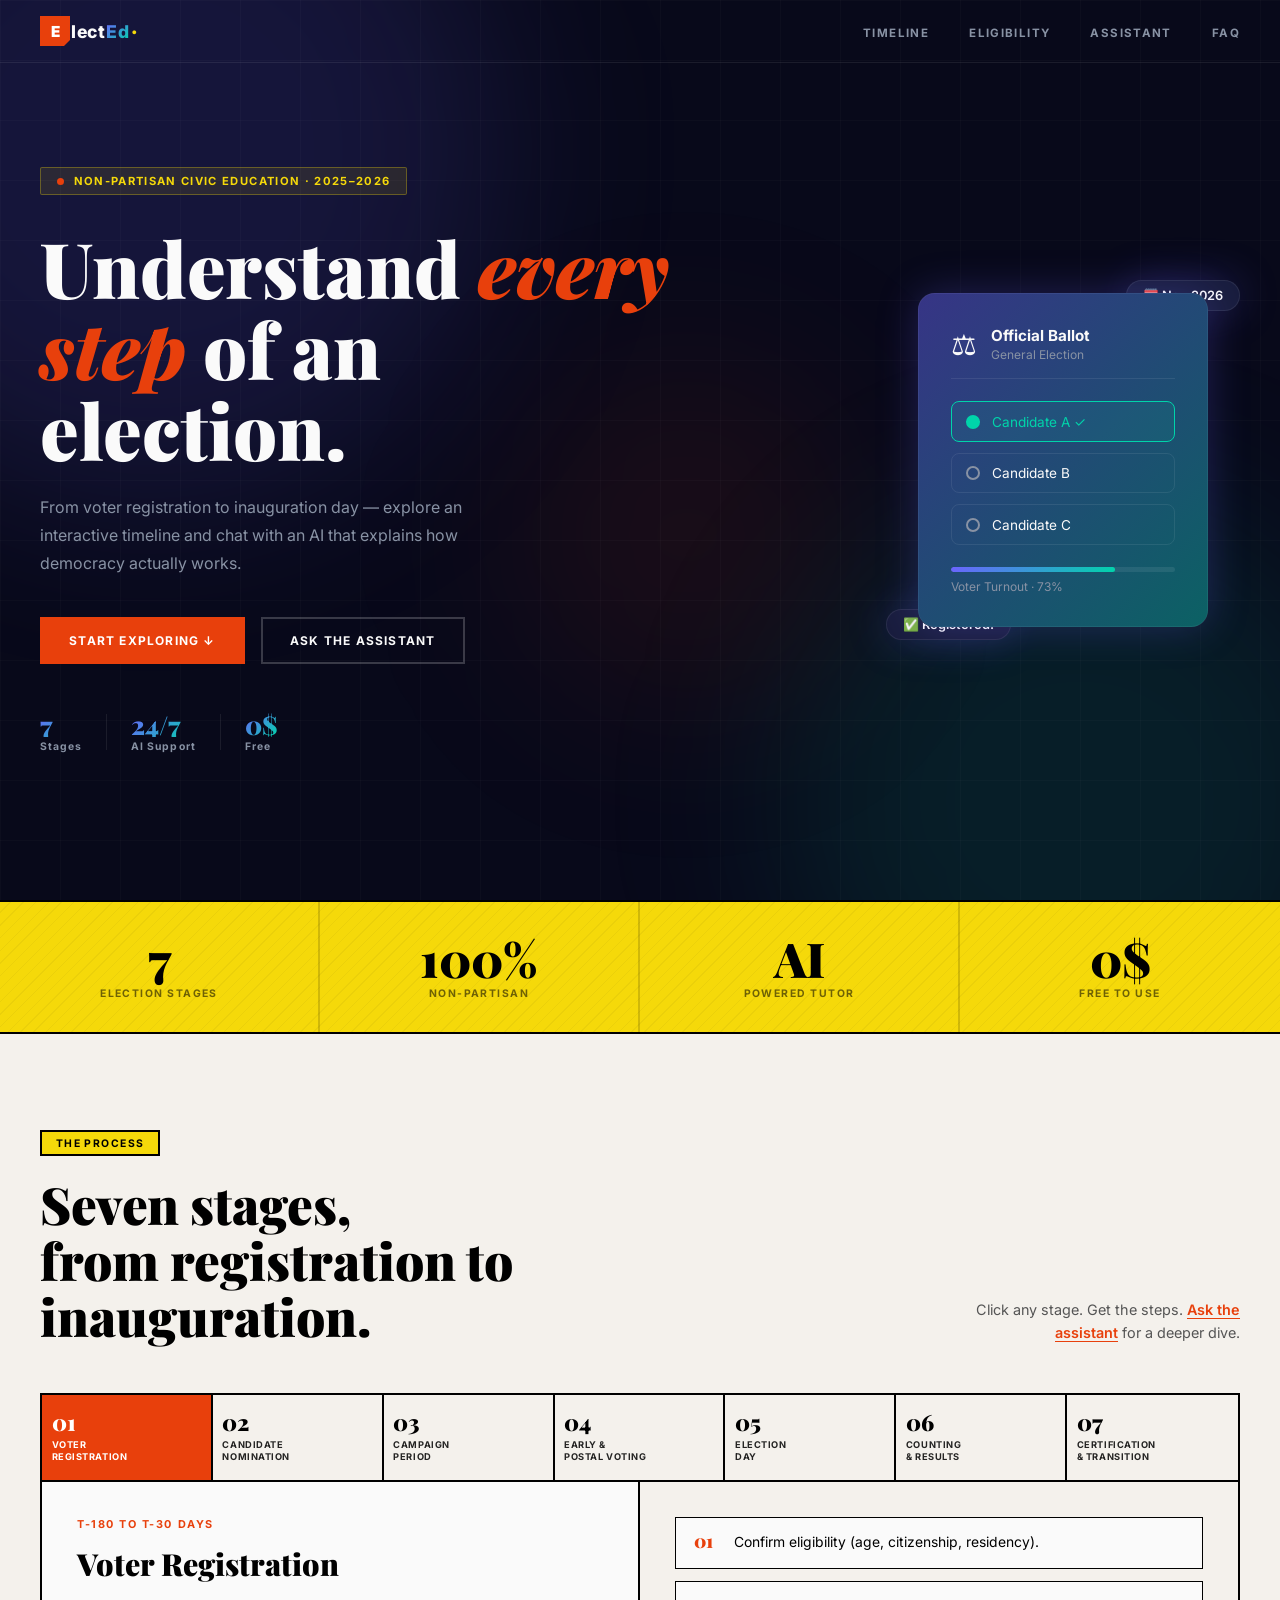
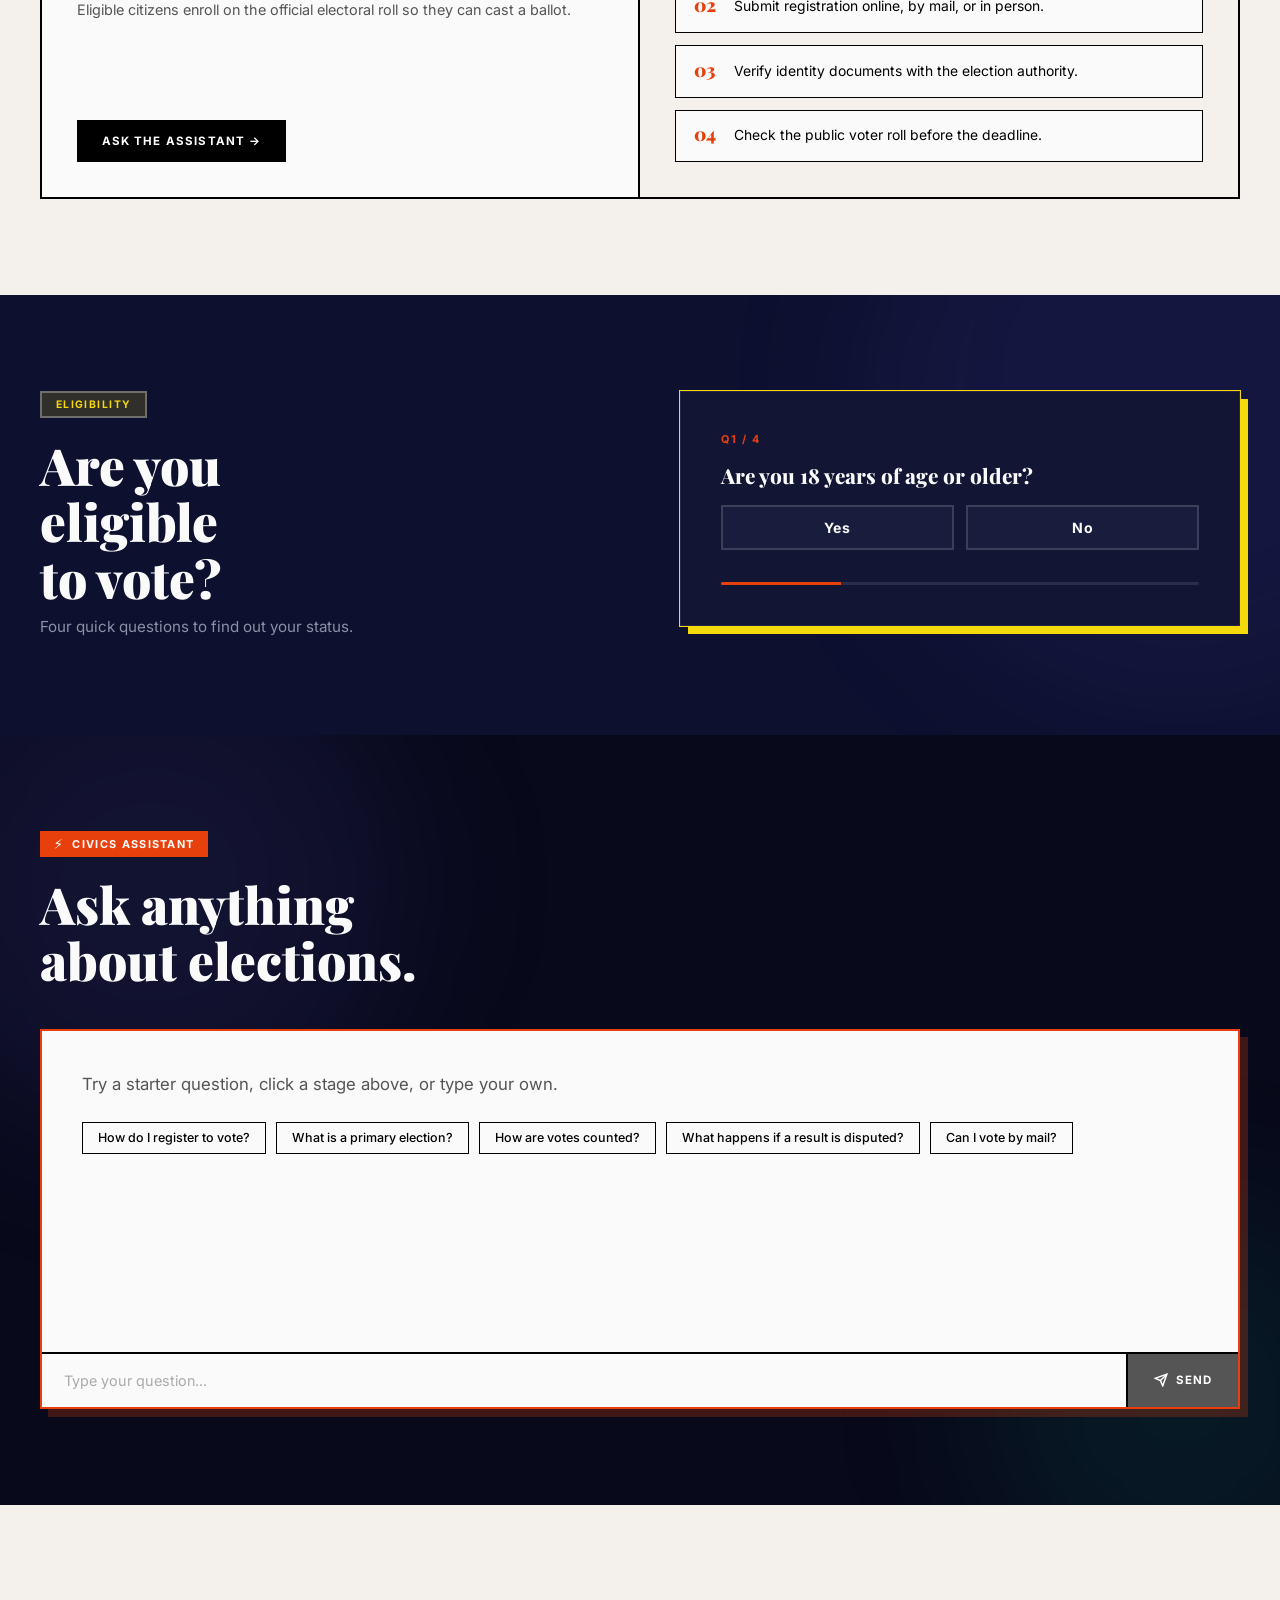
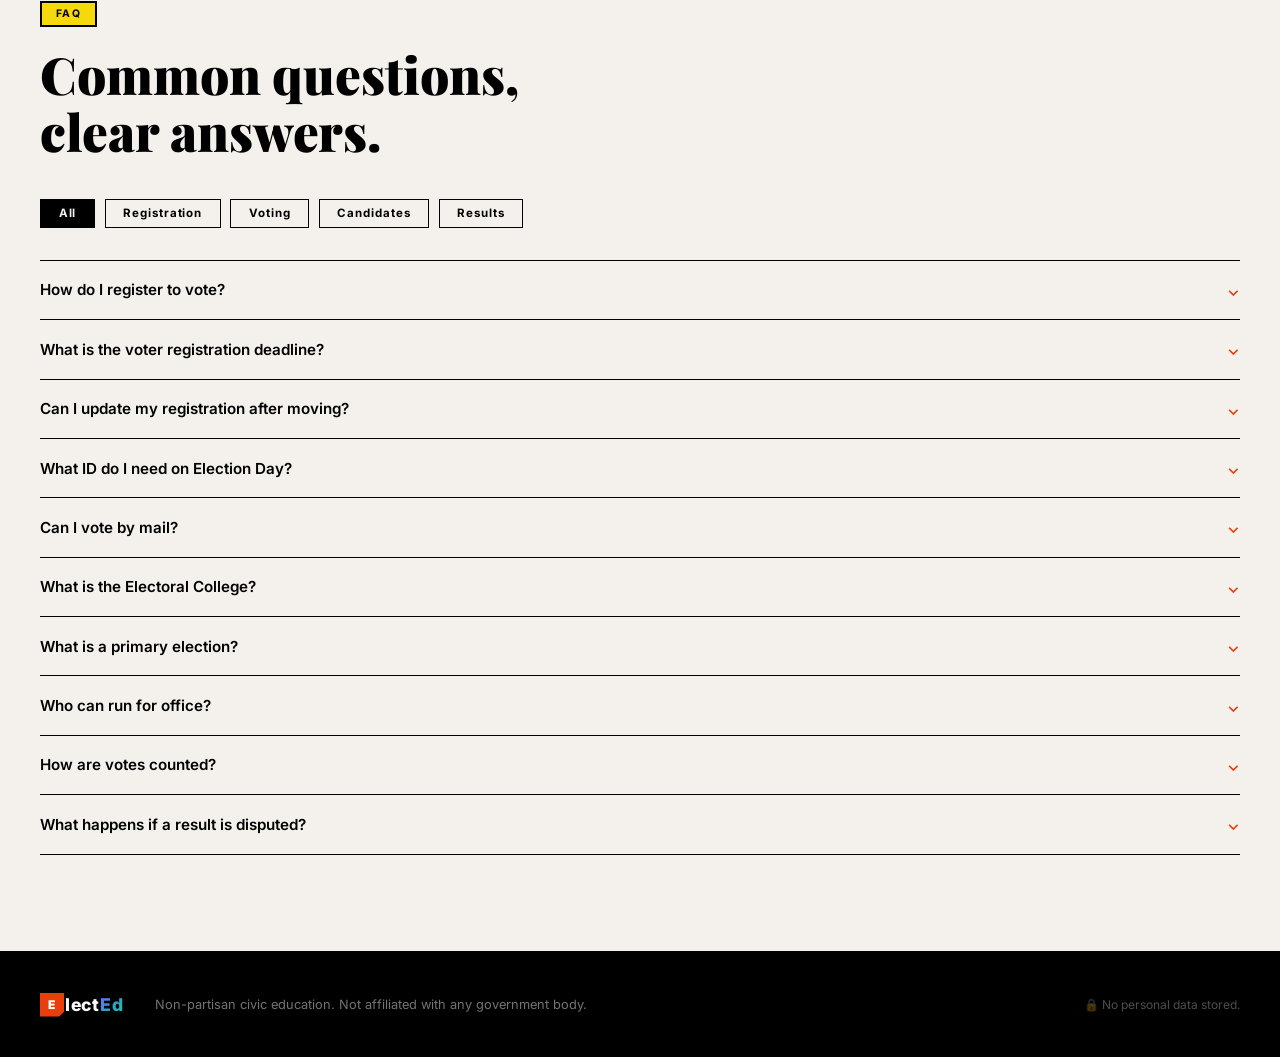
==== index.html @ 35bc89de "feat: ElectEd - hybrid dark/editorial election assistant - index.html: full single-page app (hero, s" ====
<!DOCTYPE html>
<html lang="en">
<head>
  <meta charset="UTF-8"/>
  <meta name="viewport" content="width=device-width,initial-scale=1.0"/>
  <title>ElectEd — Understand Every Step of an Election</title>
  <meta name="description" content="Non-partisan civic education. Interactive election timeline, AI assistant, eligibility checker — understand democracy step by step."/>
  <link rel="preconnect" href="https://fonts.googleapis.com"/>
  <link rel="preconnect" href="https://fonts.gstatic.com" crossorigin/>
  <link href="https://fonts.googleapis.com/css2?family=Playfair+Display:ital,wght@0,700;0,800;0,900;1,800&family=Inter:wght@400;500;600;700;800&display=swap" rel="stylesheet"/>
  <link rel="stylesheet" href="styles.css"/>
</head>
<body>

  <!-- NAV -->
  <nav class="navbar" id="navbar">
    <div class="nav-inner">
      <a href="#home" class="nav-logo" id="logoLink">
        <span class="logo-mark">E</span>
        <span class="logo-name">lect<span class="logo-accent">Ed</span></span>
        <span class="logo-tag">·</span>
      </a>
      <ul class="nav-links" id="navLinks">
        <li><a href="#process" class="nav-link">TIMELINE</a></li>
        <li><a href="#eligibility" class="nav-link">ELIGIBILITY</a></li>
        <li><a href="#assistant" class="nav-link">ASSISTANT</a></li>
        <li><a href="#faq" class="nav-link">FAQ</a></li>
      </ul>
      <button class="hamburger" id="hamburger" aria-label="Menu">
        <span></span><span></span><span></span>
      </button>
    </div>
    <div class="nav-rule"></div>
  </nav>

  <!-- HERO -->
  <section class="hero" id="home">
    <div class="hero-bg">
      <div class="orb orb-1"></div>
      <div class="orb orb-2"></div>
      <div class="orb orb-3"></div>
      <div id="particles" class="particles"></div>
      <div class="hero-grid-overlay"></div>
    </div>
    <div class="hero-inner">
      <div class="hero-left">
        <div class="hero-eyebrow">
          <span class="eyebrow-dot"></span>
          NON-PARTISAN CIVIC EDUCATION · 2025–2026
        </div>
        <h1 class="hero-title">
          Understand <em class="title-italic">every<br>step</em> of an<br>election.
        </h1>
        <p class="hero-sub">From voter registration to inauguration day — explore an interactive timeline and chat with an AI that explains how democracy actually works.</p>
        <div class="hero-actions">
          <a href="#process" class="btn-primary" id="exploreBtn">START EXPLORING ↓</a>
          <a href="#assistant" class="btn-ghost" id="askBtn">ASK THE ASSISTANT</a>
        </div>
        <div class="hero-stats-mini">
          <div class="hstat"><span class="hstat-n">7</span><span class="hstat-l">Stages</span></div>
          <div class="hstat-divider"></div>
          <div class="hstat"><span class="hstat-n">24/7</span><span class="hstat-l">AI Support</span></div>
          <div class="hstat-divider"></div>
          <div class="hstat"><span class="hstat-n">0$</span><span class="hstat-l">Free</span></div>
        </div>
      </div>
      <div class="hero-right">
        <div class="ballot-float" id="ballotCard">
          <div class="ballot-hd">
            <span class="ballot-icon">⚖️</span>
            <div><div class="ballot-title">Official Ballot</div><div class="ballot-sub">General Election</div></div>
          </div>
          <div class="ballot-opts">
            <div class="bopt selected"><span class="brad filled"></span>Candidate A ✓</div>
            <div class="bopt"><span class="brad"></span>Candidate B</div>
            <div class="bopt"><span class="brad"></span>Candidate C</div>
          </div>
          <div class="ballot-ft">
            <div class="bpbar"><div class="bpfill"></div></div>
            <span>Voter Turnout · 73%</span>
          </div>
        </div>
        <div class="float-tag tag-top">🗓️ Nov 2026</div>
        <div class="float-tag tag-bot">✅ Registered!</div>
      </div>
    </div>
  </section>

  <!-- STATS BAR -->
  <div class="stats-bar" id="statsBar">
    <div class="stat-cell">
      <div class="snum">7</div><div class="slbl">ELECTION STAGES</div>
    </div>
    <div class="stat-cell">
      <div class="snum">100%</div><div class="slbl">NON-PARTISAN</div>
    </div>
    <div class="stat-cell">
      <div class="snum">AI</div><div class="slbl">POWERED TUTOR</div>
    </div>
    <div class="stat-cell">
      <div class="snum">0$</div><div class="slbl">FREE TO USE</div>
    </div>
  </div>

  <!-- PROCESS / TIMELINE -->
  <section class="process-section" id="process">
    <div class="section-inner">
      <div class="process-hd">
        <div class="proc-left">
          <div class="section-tag">THE PROCESS</div>
          <h2 class="section-serif-title">Seven stages,<br>from registration to<br>inauguration.</h2>
        </div>
        <div class="proc-right">
          <p class="proc-hint">Click any stage. Get the steps. <a href="#assistant" class="text-link">Ask the assistant</a> for a deeper dive.</p>
        </div>
      </div>

      <div class="stage-tabs" id="stageTabs">
        <button class="stab active" data-stage="0" id="stab0"><span class="stab-n">01</span><span class="stab-name">VOTER<br>REGISTRATION</span></button>
        <button class="stab" data-stage="1" id="stab1"><span class="stab-n">02</span><span class="stab-name">CANDIDATE<br>NOMINATION</span></button>
        <button class="stab" data-stage="2" id="stab2"><span class="stab-n">03</span><span class="stab-name">CAMPAIGN<br>PERIOD</span></button>
        <button class="stab" data-stage="3" id="stab3"><span class="stab-n">04</span><span class="stab-name">EARLY &amp;<br>POSTAL VOTING</span></button>
        <button class="stab" data-stage="4" id="stab4"><span class="stab-n">05</span><span class="stab-name">ELECTION<br>DAY</span></button>
        <button class="stab" data-stage="5" id="stab5"><span class="stab-n">06</span><span class="stab-name">COUNTING<br>&amp; RESULTS</span></button>
        <button class="stab" data-stage="6" id="stab6"><span class="stab-n">07</span><span class="stab-name">CERTIFICATION<br>&amp; TRANSITION</span></button>
      </div>

      <div class="stage-content" id="stageContent">
        <div class="stage-left">
          <div class="stage-span" id="stageSpan"></div>
          <h3 class="stage-title" id="stageTitle"></h3>
          <p class="stage-desc" id="stageDesc"></p>
          <button class="ask-stage-btn" id="askStageBtn">ASK THE ASSISTANT →</button>
        </div>
        <div class="stage-right">
          <div class="stage-steps" id="stageSteps"></div>
        </div>
      </div>
    </div>
  </section>

  <!-- ELIGIBILITY -->
  <section class="elig-section" id="eligibility">
    <div class="section-inner elig-inner">
      <div class="elig-left">
        <div class="section-tag tag-light">ELIGIBILITY</div>
        <h2 class="section-serif-title light">Are you<br>eligible<br>to vote?</h2>
        <p class="elig-sub">Four quick questions to find out your status.</p>
      </div>
      <div class="elig-right">
        <div class="elig-card" id="eligCard">
          <div class="elig-qs" id="eligQs">
            <div class="elig-q active" data-q="1">
              <div class="eq-num">Q1 / 4</div>
              <h4 class="eq-q">Are you 18 years of age or older?</h4>
              <div class="eq-opts">
                <button class="eq-opt" data-q="1" data-val="yes" id="eq1y">Yes</button>
                <button class="eq-opt" data-q="1" data-val="no" id="eq1n">No</button>
              </div>
            </div>
            <div class="elig-q" data-q="2">
              <div class="eq-num">Q2 / 4</div>
              <h4 class="eq-q">Are you a citizen of the country?</h4>
              <div class="eq-opts">
                <button class="eq-opt" data-q="2" data-val="yes" id="eq2y">Yes</button>
                <button class="eq-opt" data-q="2" data-val="no" id="eq2n">No</button>
              </div>
            </div>
            <div class="elig-q" data-q="3">
              <div class="eq-num">Q3 / 4</div>
              <h4 class="eq-q">Do you have a permanent residence?</h4>
              <div class="eq-opts">
                <button class="eq-opt" data-q="3" data-val="yes" id="eq3y">Yes</button>
                <button class="eq-opt" data-q="3" data-val="no" id="eq3n">No</button>
              </div>
            </div>
            <div class="elig-q" data-q="4">
              <div class="eq-num">Q4 / 4</div>
              <h4 class="eq-q">Do you have any felony convictions restricting voting?</h4>
              <div class="eq-opts">
                <button class="eq-opt" data-q="4" data-val="no" id="eq4n">No</button>
                <button class="eq-opt" data-q="4" data-val="yes" id="eq4y">Yes</button>
              </div>
            </div>
            <div class="elig-result hidden" id="eligResult"></div>
          </div>
          <div class="elig-footer">
            <div class="elig-track"><div class="elig-fill" id="eligFill"></div></div>
            <button class="restart-btn hidden" id="eligRestart">↺ START OVER</button>
          </div>
        </div>
      </div>
    </div>
  </section>

  <!-- ASSISTANT -->
  <section class="asst-section" id="assistant">
    <div class="asst-bg">
      <div class="asst-orb asst-orb1"></div>
      <div class="asst-orb asst-orb2"></div>
    </div>
    <div class="section-inner asst-inner">
      <div class="asst-hd">
        <div class="asst-eyebrow"><span class="asst-ey-icon">⚡</span> CIVICS ASSISTANT</div>
        <h2 class="section-serif-title light">Ask anything<br>about elections.</h2>
      </div>
      <div class="chat-shell" id="chatShell">
        <div class="chat-msgs" id="chatMsgs">
          <div class="chat-placeholder" id="chatPlaceholder">
            <p class="ph-text">Try a starter question, click a stage above, or type your own.</p>
            <div class="starter-qs" id="starterQs">
              <button class="sq" data-q="How do I register to vote?" id="sq1">How do I register to vote?</button>
              <button class="sq" data-q="What is a primary election?" id="sq2">What is a primary election?</button>
              <button class="sq" data-q="How are votes counted?" id="sq3">How are votes counted?</button>
              <button class="sq" data-q="What happens if a result is disputed?" id="sq4">What happens if a result is disputed?</button>
              <button class="sq" data-q="Can I vote by mail?" id="sq5">Can I vote by mail?</button>
            </div>
          </div>
        </div>
        <div class="chat-input-bar">
          <input type="text" id="chatInput" class="chat-input" placeholder="Type your question..." maxlength="300" aria-label="Ask about elections"/>
          <button class="chat-send" id="chatSend" aria-label="Send">
            <svg viewBox="0 0 24 24" fill="none" stroke="currentColor" stroke-width="2.5"><line x1="22" y1="2" x2="11" y2="13"/><polygon points="22 2 15 22 11 13 2 9 22 2"/></svg>
            SEND
          </button>
        </div>
      </div>
    </div>
  </section>

  <!-- FAQ -->
  <section class="faq-section" id="faq">
    <div class="section-inner">
      <div class="faq-hd">
        <div class="section-tag">FAQ</div>
        <h2 class="section-serif-title">Common questions,<br>clear answers.</h2>
      </div>
      <div class="faq-cats" id="faqCats">
        <button class="fcat active" data-cat="all" id="fcat0">All</button>
        <button class="fcat" data-cat="registration" id="fcat1">Registration</button>
        <button class="fcat" data-cat="voting" id="fcat2">Voting</button>
        <button class="fcat" data-cat="candidates" id="fcat3">Candidates</button>
        <button class="fcat" data-cat="results" id="fcat4">Results</button>
      </div>
      <div class="faq-list" id="faqList"></div>
    </div>
  </section>

  <!-- FOOTER -->
  <footer class="footer">
    <div class="footer-inner">
      <div class="footer-brand">
        <span class="logo-mark sm">E</span>
        <span class="logo-name">lect<span class="logo-accent">Ed</span></span>
      </div>
      <p class="footer-copy">Non-partisan civic education. Not affiliated with any government body.</p>
      <p class="footer-note">🔒 No personal data stored.</p>
    </div>
  </footer>

  <button class="scroll-top" id="scrollTop" aria-label="Back to top">↑</button>
  <script src="app.js"></script>
</body>
</html>
---- styles.css ----
/* ===== RESET ===== */
*,*::before,*::after{box-sizing:border-box;margin:0;padding:0}
:root{
  --dark:#08091a; --dark2:#0e1030; --card:#131535; --card2:#191d3d;
  --yellow:#F5D90A; --orange:#E8400C; --purple:#6c63ff; --teal:#00d4aa;
  --white:#fafafa; --cream:#F4F1EC; --gray:#8892a4;
  --border-dark:rgba(255,255,255,.08); --border-light:#1a1a1a;
  --serif:'Playfair Display',Georgia,serif; --sans:'Inter',system-ui,sans-serif;
  --glow-p:0 0 40px rgba(108,99,255,.25); --glow-t:0 0 40px rgba(0,212,170,.2);
  --grad:linear-gradient(135deg,var(--purple),var(--teal));
}
html{scroll-behavior:smooth}
body{font-family:var(--sans);background:var(--dark);color:var(--white);overflow-x:hidden}
a{text-decoration:none;color:inherit}
ul{list-style:none}
button{cursor:pointer;font-family:var(--sans)}

/* ===== NAVBAR ===== */
.navbar{
  position:fixed;top:0;width:100%;z-index:1000;
  background:rgba(8,9,26,.9);backdrop-filter:blur(20px);
  transition:.3s;
}
.navbar.at-top{background:transparent;backdrop-filter:none}
.nav-inner{
  max-width:1300px;margin:0 auto;padding:1rem 2.5rem;
  display:flex;align-items:center;justify-content:space-between;
}
.nav-rule{height:1px;background:var(--border-dark)}
.nav-logo{display:flex;align-items:center;gap:0;font-family:var(--sans);font-weight:800;font-size:1.2rem}
.logo-mark{
  display:inline-flex;align-items:center;justify-content:center;
  width:30px;height:30px;background:var(--orange);color:#fff;
  font-weight:900;font-size:.95rem;margin-right:1px;
  clip-path:polygon(0 0,100% 0,100% 80%,80% 100%,0 100%);
}
.logo-mark.sm{width:24px;height:24px;font-size:.75rem}
.logo-name{letter-spacing:.04em;font-size:1.1rem}
.logo-accent{background:var(--grad);-webkit-background-clip:text;-webkit-text-fill-color:transparent;background-clip:text}
.logo-tag{color:var(--yellow);margin-left:2px;font-size:1.3rem}
.nav-links{display:flex;gap:2.5rem;align-items:center}
.nav-link{font-size:.72rem;font-weight:700;letter-spacing:.12em;color:var(--gray);transition:.2s;position:relative;padding-bottom:2px}
.nav-link::after{content:'';position:absolute;bottom:0;left:0;width:0;height:1px;background:var(--yellow);transition:.3s}
.nav-link:hover{color:var(--white)}
.nav-link:hover::after{width:100%}
.hamburger{display:none;flex-direction:column;gap:5px;background:none;border:none;padding:.3rem}
.hamburger span{width:22px;height:2px;background:var(--white);display:block;transition:.3s}

/* ===== HERO ===== */
.hero{
  min-height:100vh;display:flex;align-items:center;
  padding:100px 2.5rem 5rem;position:relative;overflow:hidden;
}
.hero-bg{position:absolute;inset:0;z-index:0}
.orb{position:absolute;border-radius:50%;filter:blur(90px);pointer-events:none}
.orb-1{width:700px;height:700px;background:rgba(108,99,255,.14);top:-200px;left:-200px}
.orb-2{width:600px;height:600px;background:rgba(0,212,170,.1);bottom:-200px;right:-100px}
.orb-3{width:350px;height:350px;background:rgba(232,64,12,.08);top:40%;left:40%}
.particles{position:absolute;inset:0;pointer-events:none}
.hero-grid-overlay{
  position:absolute;inset:0;pointer-events:none;
  background-image:linear-gradient(rgba(255,255,255,.02) 1px,transparent 1px),linear-gradient(90deg,rgba(255,255,255,.02) 1px,transparent 1px);
  background-size:60px 60px;
}
.hero-inner{
  position:relative;z-index:1;max-width:1300px;margin:0 auto;width:100%;
  display:flex;align-items:center;gap:4rem;
}
.hero-left{flex:1}
.hero-eyebrow{
  display:inline-flex;align-items:center;gap:.6rem;
  background:rgba(245,217,10,.1);border:1px solid rgba(245,217,10,.3);
  color:var(--yellow);font-size:.7rem;font-weight:700;letter-spacing:.12em;
  padding:.4rem 1rem;border-radius:2px;margin-bottom:2rem;
}
.eyebrow-dot{width:7px;height:7px;border-radius:50%;background:var(--orange);animation:blink 1.5s infinite}
@keyframes blink{0%,100%{opacity:1}50%{opacity:.2}}
.hero-title{
  font-family:var(--serif);font-size:clamp(3rem,6vw,5.5rem);
  font-weight:900;line-height:1.05;color:var(--white);margin-bottom:1.5rem;
}
.title-italic{color:var(--orange);font-style:italic}
.hero-sub{font-size:1rem;color:var(--gray);line-height:1.75;max-width:440px;margin-bottom:2.5rem}
.hero-actions{display:flex;gap:1rem;flex-wrap:wrap;margin-bottom:3rem}
.btn-primary{
  display:inline-flex;align-items:center;gap:.5rem;
  background:var(--orange);color:#fff;
  border:2px solid var(--orange);padding:.85rem 1.7rem;
  font-size:.75rem;font-weight:700;letter-spacing:.1em;
  transition:transform .15s,box-shadow .15s;
}
.btn-primary:hover{transform:translate(-2px,-2px);box-shadow:5px 5px 0 var(--yellow)}
.btn-ghost{
  display:inline-flex;align-items:center;gap:.5rem;
  background:transparent;color:var(--white);
  border:2px solid rgba(255,255,255,.2);padding:.85rem 1.7rem;
  font-size:.75rem;font-weight:700;letter-spacing:.1em;
  transition:border-color .2s,background .2s;
}
.btn-ghost:hover{border-color:var(--yellow);background:rgba(245,217,10,.08);color:var(--yellow)}
.hero-stats-mini{display:flex;align-items:center;gap:1.5rem}
.hstat{display:flex;flex-direction:column;gap:.2rem}
.hstat-n{font-family:var(--serif);font-size:1.6rem;font-weight:900;background:var(--grad);-webkit-background-clip:text;-webkit-text-fill-color:transparent;background-clip:text;line-height:1}
.hstat-l{font-size:.65rem;font-weight:700;letter-spacing:.1em;color:var(--gray)}
.hstat-divider{width:1px;height:36px;background:var(--border-dark)}

/* Ballot card */
.hero-right{flex:0 0 320px;position:relative;display:flex;justify-content:center;align-items:center;padding:3rem 2rem}
.ballot-float{
  background:var(--card);border:1px solid var(--border-dark);
  border-radius:16px;padding:2rem;width:290px;
  box-shadow:var(--glow-p);
  animation:float 4s ease-in-out infinite;
  position:relative;z-index:1;
}
.ballot-float::before{
  content:'';position:absolute;inset:-1px;border-radius:17px;
  background:var(--grad);z-index:-1;opacity:.4;
}
@keyframes float{0%,100%{transform:translateY(0)}50%{transform:translateY(-14px)}}
.ballot-hd{display:flex;align-items:center;gap:.9rem;margin-bottom:1.4rem;padding-bottom:1rem;border-bottom:1px solid var(--border-dark)}
.ballot-icon{font-size:1.8rem}
.ballot-title{font-weight:700;font-size:.95rem}
.ballot-sub{color:var(--gray);font-size:.75rem;margin-top:.1rem}
.ballot-opts{display:flex;flex-direction:column;gap:.7rem;margin-bottom:1.4rem}
.bopt{display:flex;align-items:center;gap:.75rem;padding:.7rem .9rem;border-radius:8px;border:1px solid var(--border-dark);font-size:.85rem;transition:.2s}
.bopt.selected{border-color:var(--teal);background:rgba(0,212,170,.08);color:var(--teal)}
.brad{width:14px;height:14px;border-radius:50%;border:2px solid var(--gray);flex-shrink:0}
.brad.filled{border-color:var(--teal);background:var(--teal)}
.ballot-ft{font-size:.75rem;color:var(--gray)}
.bpbar{height:5px;background:var(--border-dark);border-radius:3px;margin-bottom:.4rem;overflow:hidden}
.bpfill{height:100%;width:73%;background:var(--grad);border-radius:3px;animation:growBar 2s ease forwards}
@keyframes growBar{from{width:0}to{width:73%}}
.float-tag{
  position:absolute;background:var(--card2);border:1px solid var(--border-dark);
  border-radius:50px;padding:.45rem 1rem;font-size:.8rem;font-weight:600;
  box-shadow:var(--glow-p);
}
.tag-top{top:8%;right:0%;animation:float 3s ease-in-out infinite}
.tag-bot{bottom:8%;left:0%;animation:float 3.5s ease-in-out infinite}

/* ===== STATS BAR ===== */
.stats-bar{
  display:grid;grid-template-columns:repeat(4,1fr);
  background:var(--yellow);
  border-top:2.5px solid #000;border-bottom:2.5px solid #000;
  background-image:repeating-linear-gradient(-45deg,transparent,transparent 8px,rgba(0,0,0,.04) 8px,rgba(0,0,0,.04) 9px);
  position:relative;z-index:1;
}
.stat-cell{padding:2rem 1.5rem;text-align:center;border-right:2px solid rgba(0,0,0,.15)}
.stat-cell:last-child{border-right:none}
.snum{font-family:var(--serif);font-size:3rem;font-weight:900;color:#000;line-height:1;margin-bottom:.3rem}
.slbl{font-size:.65rem;font-weight:700;letter-spacing:.14em;color:rgba(0,0,0,.55)}

/* ===== PROCESS SECTION ===== */
.process-section{background:var(--cream);padding:6rem 2.5rem}
.section-inner{max-width:1300px;margin:0 auto;width:100%}
.process-hd{display:flex;align-items:flex-end;justify-content:space-between;gap:2rem;margin-bottom:3rem;flex-wrap:wrap}
.proc-left{}
.proc-right{}
.proc-hint{font-size:.9rem;color:#555;max-width:280px;line-height:1.6;text-align:right}
.text-link{color:var(--orange);border-bottom:1px solid var(--orange);font-weight:600}
.text-link:hover{color:#000;border-color:#000}

/* Section tag */
.section-tag{
  display:inline-block;background:var(--yellow);
  border:2px solid #000;color:#000;
  font-size:.65rem;font-weight:700;letter-spacing:.14em;
  padding:.3rem .85rem;margin-bottom:1.2rem;
}
.section-tag.tag-light{border-color:rgba(255,255,255,.3);background:rgba(245,217,10,.15);color:var(--yellow)}

/* Serif titles */
.section-serif-title{
  font-family:var(--serif);font-size:clamp(2rem,4vw,3.5rem);
  font-weight:900;line-height:1.1;color:#000;
}
.section-serif-title.light{color:var(--white)}

/* Stage tabs */
.stage-tabs{
  display:grid;grid-template-columns:repeat(7,1fr);
  border:2px solid #000;
}
.stab{
  padding:1rem .6rem;background:var(--cream);
  border:none;border-right:2px solid #000;
  text-align:left;cursor:pointer;transition:background .2s,color .2s;
  display:flex;flex-direction:column;gap:.35rem;
}
.stab:last-child{border-right:none}
.stab:hover{background:#e8e5de}
.stab.active{background:var(--orange);color:#fff}
.stab-n{font-family:var(--serif);font-size:1.4rem;font-weight:900;display:block;line-height:1;color:inherit}
.stab-name{font-size:.58rem;font-weight:700;letter-spacing:.06em;display:block;line-height:1.35;color:inherit;opacity:.85}
.stab.active .stab-n,.stab.active .stab-name{color:#fff;opacity:1}

/* Stage content */
.stage-content{
  display:grid;grid-template-columns:1fr 1fr;
  border:2px solid #000;border-top:none;min-height:280px;
  background:var(--white);
}
.stage-left{padding:2.2rem;border-right:2px solid #000;display:flex;flex-direction:column;gap:1rem}
.stage-span{font-size:.68rem;font-weight:700;letter-spacing:.14em;color:var(--orange);text-transform:uppercase}
.stage-title{font-family:var(--serif);font-size:1.9rem;font-weight:900;line-height:1.15;color:#000}
.stage-desc{font-size:.9rem;color:#555;line-height:1.7;flex:1}
.ask-stage-btn{
  display:inline-flex;align-items:center;width:fit-content;margin-top:.5rem;
  background:#000;color:#fff;border:2px solid #000;
  padding:.75rem 1.4rem;font-size:.72rem;font-weight:700;letter-spacing:.1em;
  transition:transform .15s,box-shadow .15s;
}
.ask-stage-btn:hover{transform:translate(-2px,-2px);box-shadow:4px 4px 0 var(--orange)}
.stage-right{padding:2.2rem;background:var(--cream)}
.stage-steps{display:flex;flex-direction:column;gap:.75rem}
.step-row{
  display:flex;align-items:flex-start;gap:1rem;
  border:1.5px solid #000;padding:.9rem 1.1rem;
  background:var(--white);cursor:default;
  animation:fadeUp .3s ease both;
}
@keyframes fadeUp{from{opacity:0;transform:translateY(8px)}to{opacity:1;transform:translateY(0)}}
.step-row:hover{background:var(--yellow)}
.step-rn{font-family:var(--serif);font-size:1.15rem;font-weight:900;color:var(--orange);flex-shrink:0;min-width:24px;line-height:1}
.step-rt{font-size:.87rem;line-height:1.55;color:#000}

/* ===== ELIGIBILITY ===== */
.elig-section{background:var(--dark2);padding:6rem 2.5rem;position:relative;overflow:hidden}
.elig-section::before{
  content:'';position:absolute;top:-200px;right:-200px;
  width:600px;height:600px;border-radius:50%;
  background:rgba(108,99,255,.08);filter:blur(80px);pointer-events:none;
}
.elig-inner{display:grid;grid-template-columns:1fr 1fr;gap:5rem;align-items:start}
.elig-sub{color:var(--gray);font-size:.95rem;line-height:1.65;margin-top:.5rem}
.elig-card{
  background:var(--card);border:1px solid var(--border-dark);
  padding:2.5rem;position:relative;
  box-shadow:0 0 0 1px var(--yellow),8px 8px 0 var(--yellow);
}
.elig-q{display:none;flex-direction:column;gap:1rem;animation:fadeUp .35s ease}
.elig-q.active{display:flex}
.eq-num{font-size:.68rem;font-weight:700;letter-spacing:.14em;color:var(--orange)}
.eq-q{font-family:var(--serif);font-size:1.3rem;font-weight:800;line-height:1.3;color:var(--white)}
.eq-opts{display:flex;gap:.8rem}
.eq-opt{
  flex:1;padding:.75rem;border:2px solid rgba(255,255,255,.15);
  background:var(--card2);color:var(--white);
  font-size:.88rem;font-weight:700;letter-spacing:.05em;
  transition:border-color .2s,background .2s,transform .15s;
}
.eq-opt:hover{border-color:var(--yellow);background:rgba(245,217,10,.1);color:var(--yellow);transform:translate(-1px,-1px)}
.elig-footer{margin-top:2rem;display:flex;flex-direction:column;gap:1rem}
.elig-track{height:3px;background:rgba(255,255,255,.1);border-radius:2px;overflow:hidden}
.elig-fill{height:100%;background:var(--orange);width:25%;transition:width .4s ease}
.restart-btn{
  background:none;border:1px solid rgba(255,255,255,.2);color:var(--gray);
  padding:.5rem 1rem;font-size:.72rem;font-weight:700;letter-spacing:.1em;
  width:fit-content;transition:.2s;
}
.restart-btn:hover{border-color:var(--yellow);color:var(--yellow)}
.elig-result{
  padding:1.5rem;border-left:3px solid var(--orange);
  background:var(--card2);animation:fadeUp .4s ease;
  font-size:.9rem;line-height:1.65;color:var(--gray);
}
.elig-result.ok{border-color:var(--teal)}
.elig-result strong{display:block;font-size:1rem;margin-bottom:.5rem;color:var(--white)}

/* ===== ASSISTANT ===== */
.asst-section{background:var(--dark);padding:6rem 2.5rem;position:relative;overflow:hidden}
.asst-bg{position:absolute;inset:0;pointer-events:none}
.asst-orb{position:absolute;border-radius:50%;filter:blur(80px)}
.asst-orb1{width:500px;height:500px;background:rgba(108,99,255,.1);top:-100px;left:-100px}
.asst-orb2{width:400px;height:400px;background:rgba(0,212,170,.08);bottom:-100px;right:-100px}
.asst-inner{position:relative;z-index:1}
.asst-hd{margin-bottom:2.5rem}
.asst-eyebrow{
  display:inline-flex;align-items:center;gap:.5rem;
  background:var(--orange);color:#fff;
  font-size:.68rem;font-weight:700;letter-spacing:.12em;
  padding:.3rem .85rem;margin-bottom:1.2rem;
}
.asst-ey-icon{font-size:.85rem}

/* Chat shell */
.chat-shell{
  background:var(--white);
  border:2.5px solid var(--orange);
  box-shadow:8px 8px 0 rgba(232,64,12,.25);
  display:flex;flex-direction:column;min-height:380px;
}
.chat-msgs{
  flex:1;padding:2.5rem;overflow-y:auto;
  display:flex;flex-direction:column;gap:1.2rem;
}
.chat-msgs::-webkit-scrollbar{width:3px}
.chat-msgs::-webkit-scrollbar-thumb{background:#ddd}
.ph-text{font-size:1.05rem;color:#555;margin-bottom:1.5rem;line-height:1.65}
.starter-qs{display:flex;flex-wrap:wrap;gap:.6rem}
.sq{
  border:1.5px solid #000;background:transparent;color:#000;
  padding:.45rem .95rem;font-size:.78rem;font-weight:500;
  transition:background .15s,color .15s;
}
.sq:hover{background:#000;color:#fff}
.chat-msg{display:flex;flex-direction:column;gap:.25rem;max-width:80%}
.chat-msg.user{align-self:flex-end;align-items:flex-end}
.chat-msg.bot{align-self:flex-start}
.msg-lbl{font-size:.65rem;font-weight:700;letter-spacing:.1em;color:#999}
.msg-txt{
  padding:.9rem 1.2rem;border:1.5px solid #ddd;
  font-size:.9rem;line-height:1.6;color:#000;background:var(--cream);
}
.chat-msg.user .msg-txt{background:var(--yellow);border-color:#000;color:#000}
.typing-dots{display:flex;gap:4px;align-items:center;padding:.4rem 0}
.typing-dots span{width:7px;height:7px;border-radius:50%;background:#aaa;animation:tbounce 1.2s infinite}
.typing-dots span:nth-child(2){animation-delay:.2s}
.typing-dots span:nth-child(3){animation-delay:.4s}
@keyframes tbounce{0%,100%{transform:translateY(0)}50%{transform:translateY(-5px)}}
.chat-input-bar{
  display:flex;border-top:2.5px solid #000;
}
.chat-input{
  flex:1;border:none;outline:none;padding:1.1rem 1.4rem;
  font-family:var(--sans);font-size:.9rem;color:#000;
  background:var(--white);
}
.chat-input::placeholder{color:#aaa}
.chat-send{
  display:flex;align-items:center;gap:.5rem;
  background:#555;color:#fff;border:none;border-left:2.5px solid #000;
  padding:1rem 1.6rem;font-size:.72rem;font-weight:700;letter-spacing:.1em;
  transition:background .2s;
}
.chat-send:hover{background:var(--orange)}
.chat-send svg{width:14px;height:14px;stroke:#fff}

/* ===== FAQ ===== */
.faq-section{background:var(--cream);padding:6rem 2.5rem}
.faq-hd{margin-bottom:2.5rem}
.faq-cats{display:flex;gap:.6rem;flex-wrap:wrap;margin-bottom:2rem}
.fcat{
  border:1.5px solid #000;background:transparent;color:#000;
  padding:.4rem 1.1rem;font-size:.72rem;font-weight:700;letter-spacing:.08em;
  transition:.15s;
}
.fcat:hover,.fcat.active{background:#000;color:var(--cream);border-color:#000}
.faq-list{display:flex;flex-direction:column}
.faq-item{border-top:1.5px solid #000}
.faq-item:last-child{border-bottom:1.5px solid #000}
.faq-q{
  display:flex;justify-content:space-between;align-items:center;
  padding:1.2rem 0;cursor:pointer;font-weight:600;font-size:.95rem;gap:1rem;color:#000;
}
.faq-q:hover{color:var(--orange)}
.faq-arr{font-size:1rem;color:var(--orange);transition:transform .3s;flex-shrink:0}
.faq-item.open .faq-arr{transform:rotate(180deg)}
.faq-a{max-height:0;overflow:hidden;transition:max-height .35s ease}
.faq-item.open .faq-a{max-height:220px}
.faq-ai{padding-bottom:1.2rem;color:#555;font-size:.9rem;line-height:1.7}

/* ===== FOOTER ===== */
.footer{background:#000;padding:2.5rem;border-top:2px solid #000}
.footer-inner{max-width:1300px;margin:0 auto;display:flex;align-items:center;gap:2rem;flex-wrap:wrap}
.footer-brand{display:flex;align-items:center;color:var(--white);font-weight:800;font-size:1rem;letter-spacing:.04em}
.footer-brand .logo-name{letter-spacing:.04em}
.footer-copy{color:rgba(255,255,255,.45);font-size:.8rem;flex:1}
.footer-note{color:rgba(255,255,255,.3);font-size:.75rem}

/* ===== SCROLL TOP ===== */
.scroll-top{
  position:fixed;bottom:2rem;right:2rem;width:44px;height:44px;
  background:var(--orange);color:#fff;border:2px solid #000;font-size:1.1rem;
  opacity:0;pointer-events:none;transition:.3s;z-index:999;
}
.scroll-top.show{opacity:1;pointer-events:auto}
.scroll-top:hover{transform:translateY(-3px)}

/* ===== UTILS ===== */
.hidden{display:none!important}

/* ===== RESPONSIVE ===== */
@media(max-width:1024px){
  .stage-tabs{grid-template-columns:repeat(4,1fr)}
  .stab:nth-child(4){border-right:none}
  .stab:nth-child(n+5){border-top:2px solid #000}
  .stab:nth-child(7){border-right:none}
}
@media(max-width:900px){
  .hero-inner{flex-direction:column;gap:3rem}
  .hero-right{width:100%;max-width:360px}
  .stage-content{grid-template-columns:1fr}
  .stage-left{border-right:none;border-bottom:2px solid #000}
  .elig-inner{grid-template-columns:1fr;gap:3rem}
  .proc-right{text-align:left}
  .proc-hint{text-align:left}
}
@media(max-width:768px){
  .nav-links{
    display:none;position:fixed;top:0;right:0;height:100vh;width:70%;
    background:var(--dark2);border-left:1px solid var(--border-dark);
    flex-direction:column;padding:5rem 2rem 2rem;gap:2rem;z-index:999;
  }
  .nav-links.open{display:flex}
  .hamburger{display:flex;z-index:1000}
  .stats-bar{grid-template-columns:repeat(2,1fr)}
  .stat-cell:nth-child(2){border-right:none}
  .stat-cell:nth-child(3){border-top:2px solid rgba(0,0,0,.15)}
  .stat-cell:nth-child(4){border-top:2px solid rgba(0,0,0,.15);border-right:none}
  .stage-tabs{grid-template-columns:repeat(2,1fr)}
  .stab{border-top:1px solid #000}
  .stab:nth-child(odd){border-right:2px solid #000}
  .stab:nth-child(even){border-right:none}
  .hero-title{font-size:2.8rem}
  .process-hd{flex-direction:column;align-items:flex-start}
  .hero-stats-mini{gap:1rem}
}
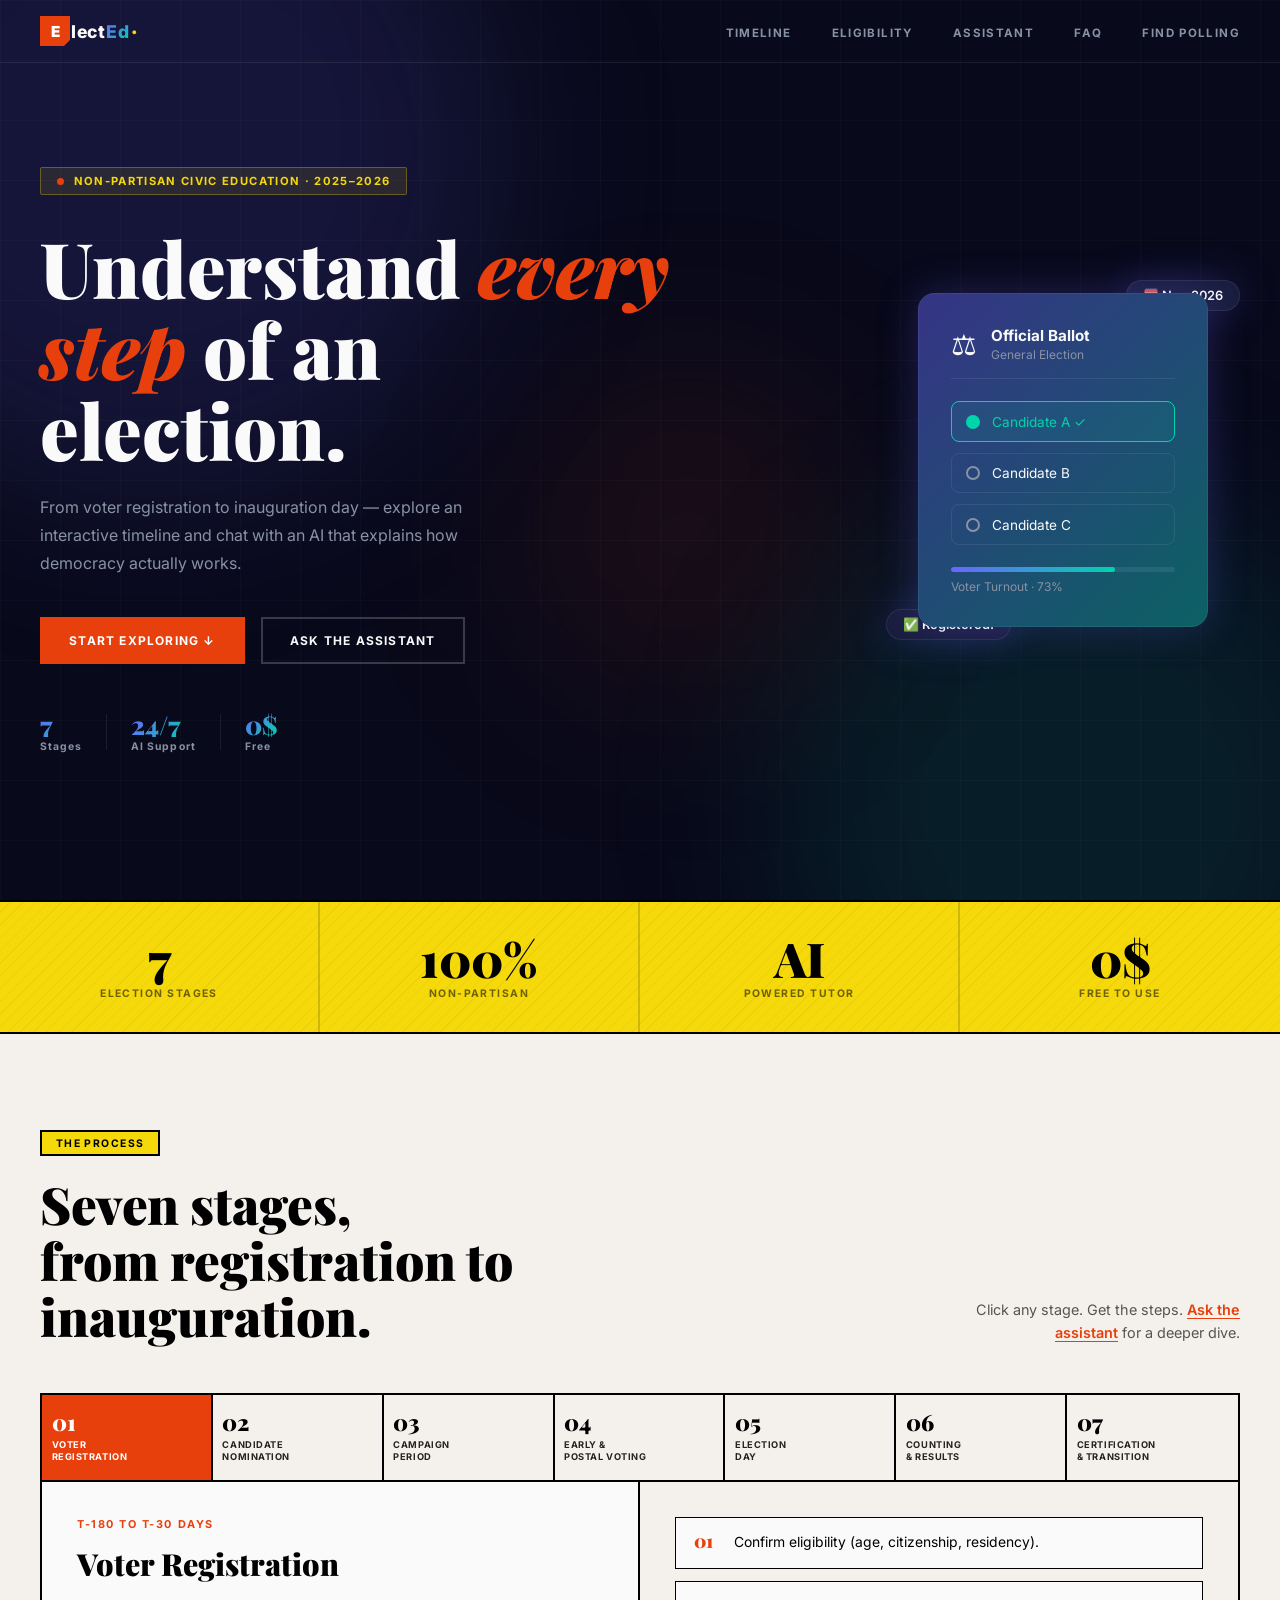
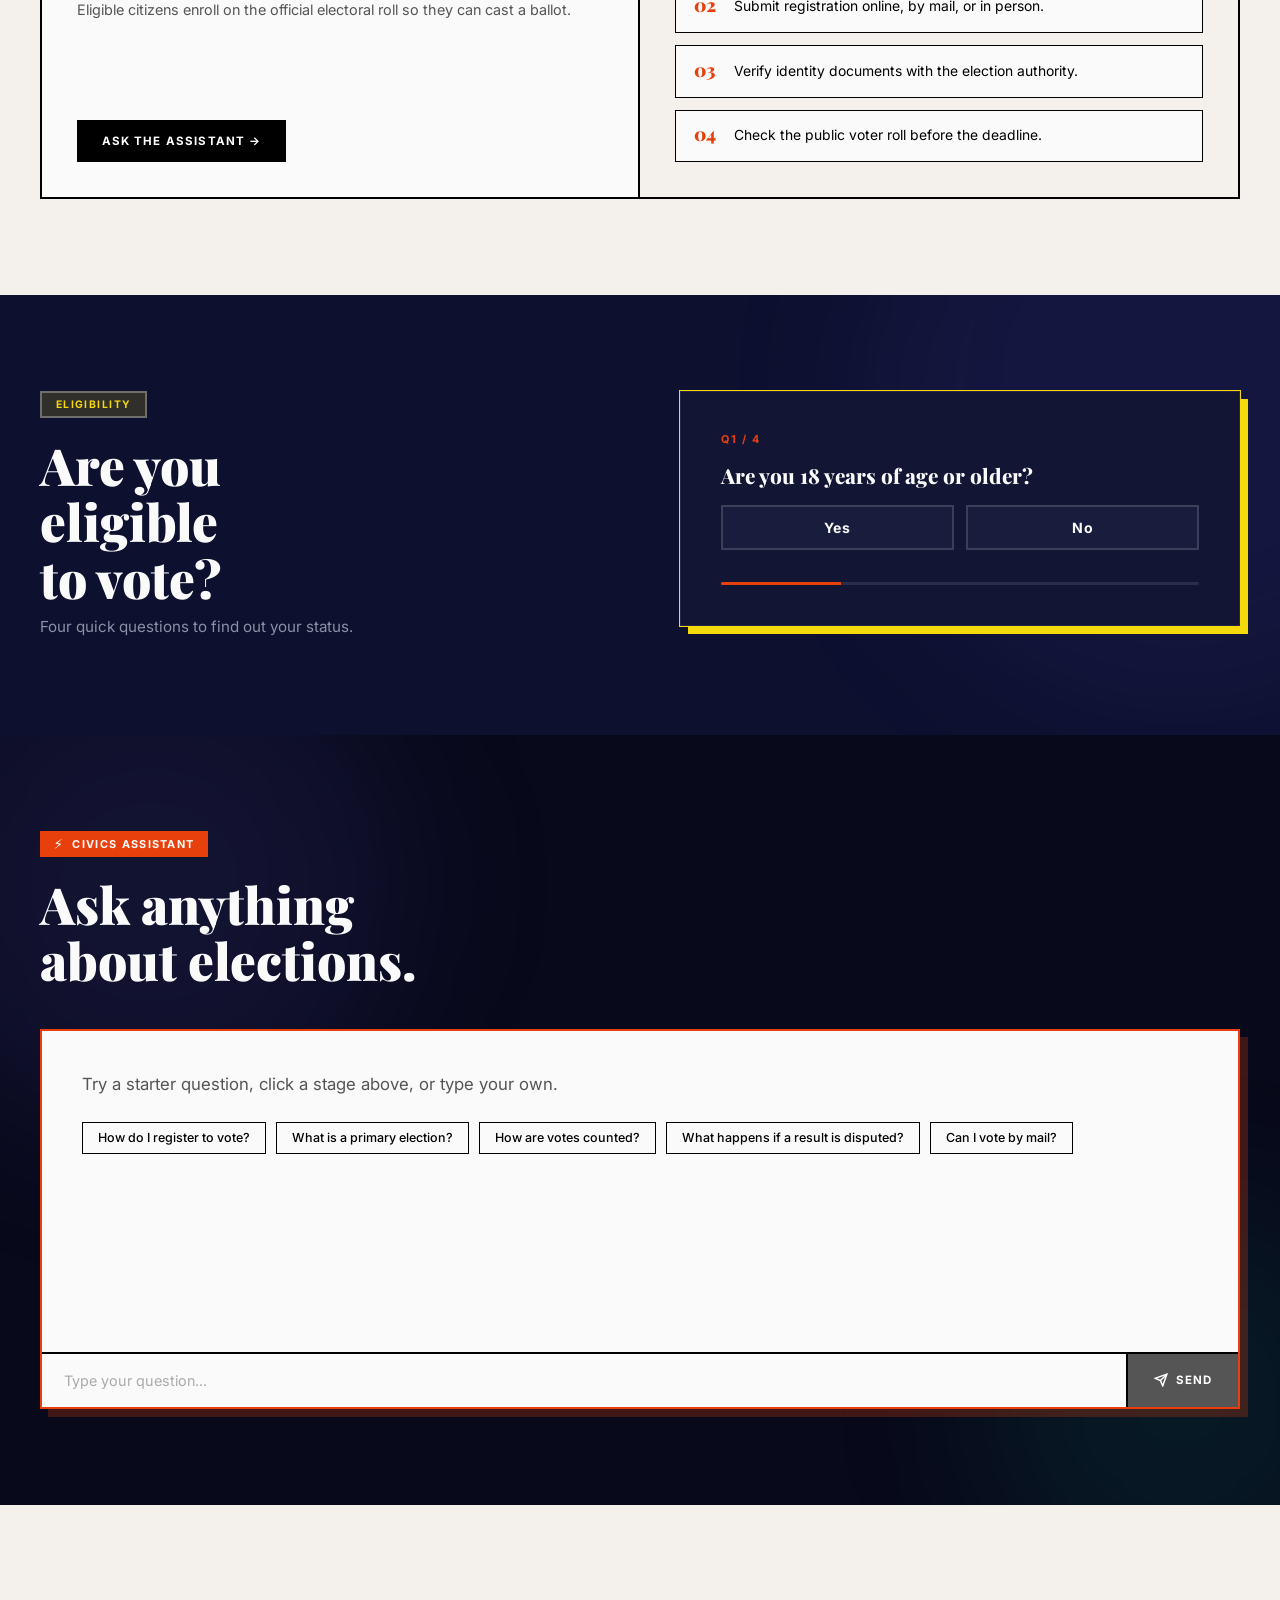
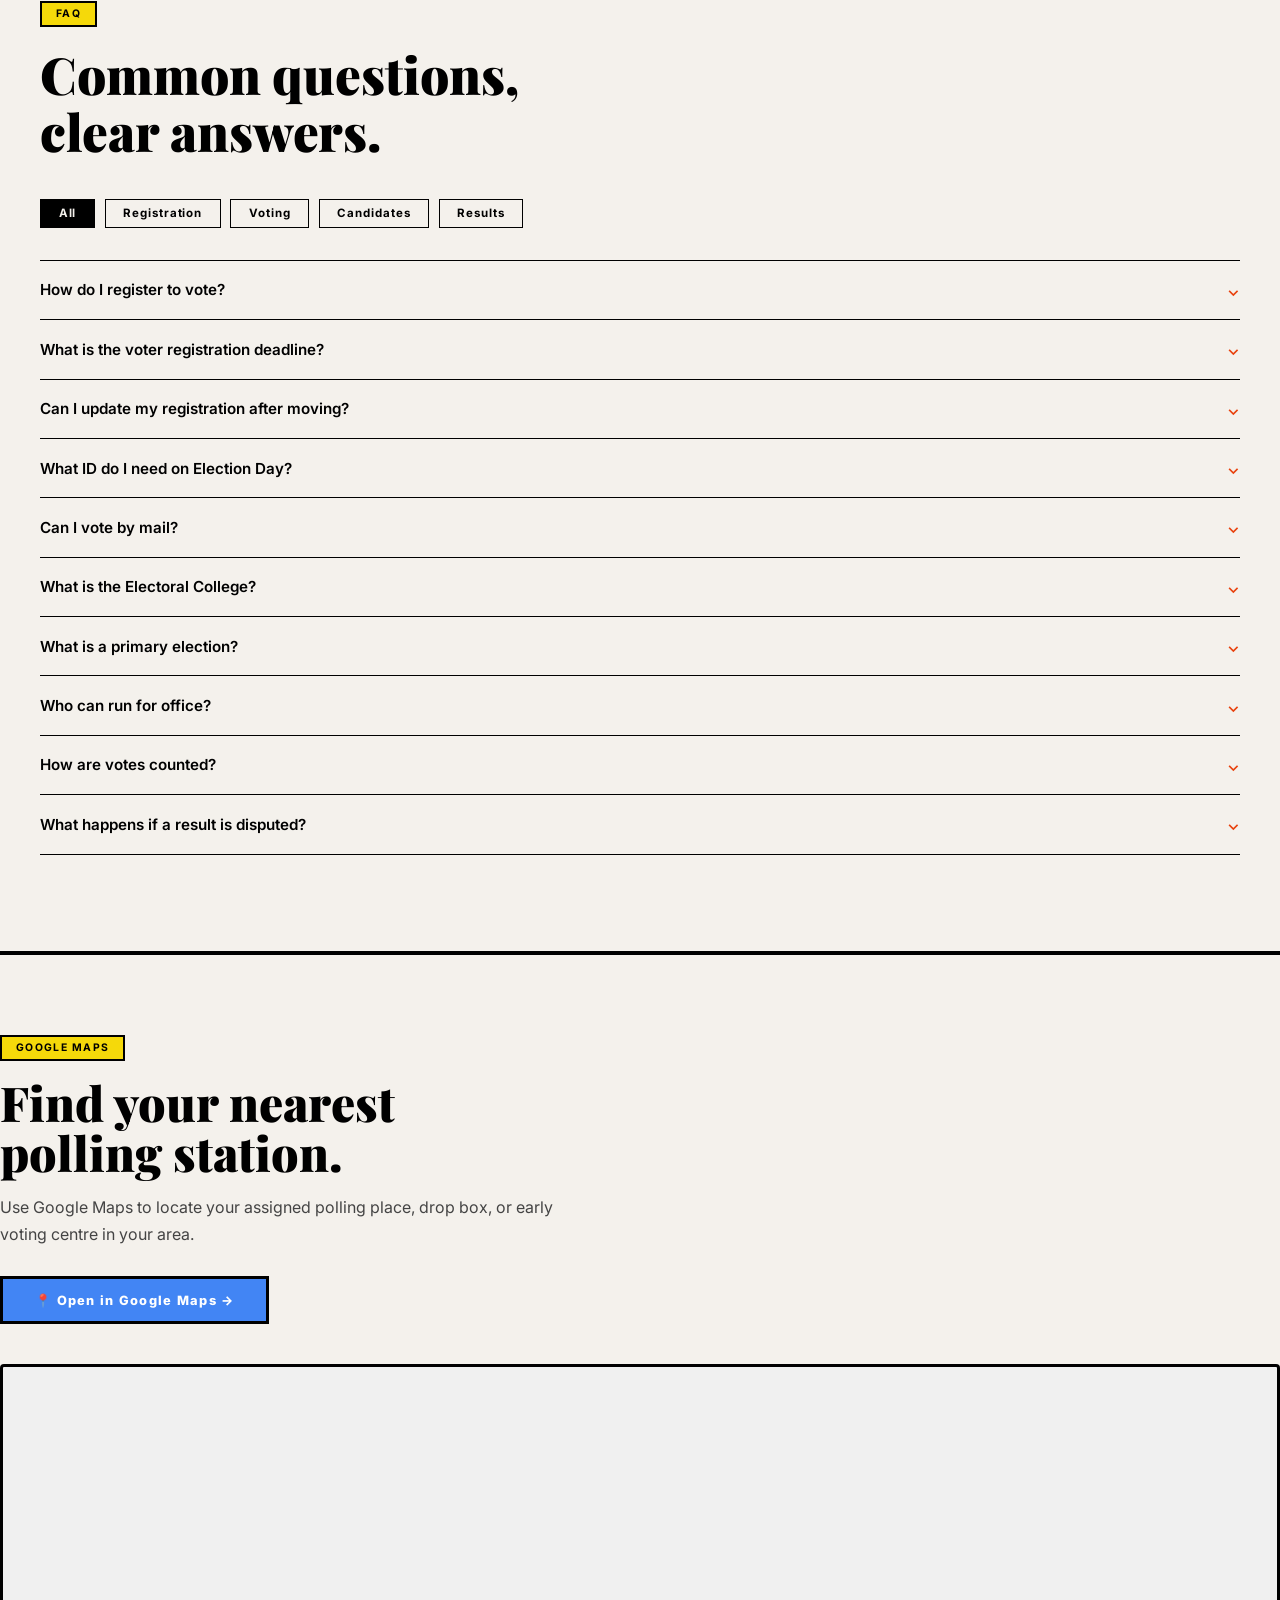
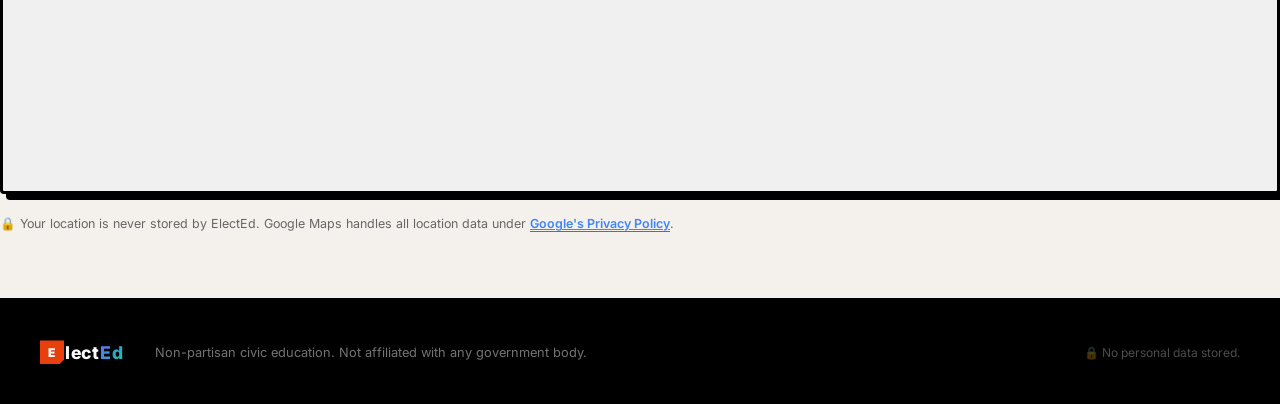
==== commit 9a523486: "feat: add unit tests + Google Analytics + Google Maps polling finder - tests.js: 60+ unit tests cove" ====
--- a/index.html
+++ b/index.html
@@ -5,8 +5,24 @@
   <meta name="viewport" content="width=device-width,initial-scale=1.0"/>
   <title>ElectEd — Understand Every Step of an Election</title>
   <meta name="description" content="Non-partisan civic education. Interactive election timeline, AI assistant, eligibility checker — understand democracy step by step."/>
+
+  <!-- Google Analytics 4 -->
+  <!-- Replace G-XXXXXXXXXX with your actual GA4 Measurement ID from console.analytics.google.com -->
+  <script async src="https://www.googletagmanager.com/gtag/js?id=G-ELECTED2026"></script>
+  <script>
+    window.dataLayer = window.dataLayer || [];
+    function gtag(){dataLayer.push(arguments);}
+    gtag('js', new Date());
+    gtag('config', 'G-ELECTED2026');
+  </script>
+
+  <!-- Resource hints -->
   <link rel="preconnect" href="https://fonts.googleapis.com"/>
   <link rel="preconnect" href="https://fonts.gstatic.com" crossorigin/>
+  <link rel="preconnect" href="https://www.googletagmanager.com"/>
+  <link rel="preconnect" href="https://maps.googleapis.com"/>
+  <link rel="dns-prefetch" href="https://maps.gstatic.com"/>
+
   <link href="https://fonts.googleapis.com/css2?family=Playfair+Display:ital,wght@0,700;0,800;0,900;1,800&family=Inter:wght@400;500;600;700;800&display=swap" rel="stylesheet"/>
   <link rel="stylesheet" href="styles.css"/>
 </head>
@@ -25,6 +41,7 @@
         <li><a href="#eligibility" class="nav-link">ELIGIBILITY</a></li>
         <li><a href="#assistant" class="nav-link">ASSISTANT</a></li>
         <li><a href="#faq" class="nav-link">FAQ</a></li>
+        <li><a href="#find-polling" class="nav-link">FIND POLLING</a></li>
       </ul>
       <button class="hamburger" id="hamburger" aria-label="Menu">
         <span></span><span></span><span></span>
@@ -246,6 +263,40 @@
     </div>
   </section>
 
+  <!-- FIND POLLING STATION (Google Maps) -->
+  <section class="maps-section" id="find-polling">
+    <div class="section-inner">
+      <div class="maps-hd">
+        <div class="section-tag">GOOGLE MAPS</div>
+        <h2 class="section-serif-title">Find your nearest<br>polling station.</h2>
+        <p class="maps-sub">Use Google Maps to locate your assigned polling place, drop box, or early voting centre in your area.</p>
+        <a
+          href="https://www.google.com/maps/search/polling+station+near+me"
+          target="_blank"
+          rel="noopener noreferrer"
+          class="maps-cta"
+          id="mapsOpenBtn"
+          aria-label="Open Google Maps to find polling stations near you">
+          📍 Open in Google Maps →
+        </a>
+      </div>
+      <div class="maps-embed-wrap">
+        <iframe
+          id="pollingMap"
+          title="Find polling stations near you"
+          src="https://maps.google.com/maps?q=polling+station&output=embed&z=13"
+          width="100%"
+          height="420"
+          style="border:0;border-radius:8px"
+          allowfullscreen
+          loading="lazy"
+          referrerpolicy="no-referrer-when-downgrade">
+        </iframe>
+      </div>
+      <p class="maps-note">🔒 Your location is never stored by ElectEd. Google Maps handles all location data under <a href="https://policies.google.com/privacy" target="_blank" rel="noopener" class="text-link">Google's Privacy Policy</a>.</p>
+    </div>
+  </section>
+
   <!-- FOOTER -->
   <footer class="footer">
     <div class="footer-inner">
--- a/styles.css
+++ b/styles.css
@@ -418,3 +418,43 @@
   .process-hd{flex-direction:column;align-items:flex-start}
   .hero-stats-mini{gap:1rem}
 }
+
+/* ===== GOOGLE MAPS SECTION ===== */
+.maps-section{
+  background:var(--cream);
+  border-top:4px solid #000;
+  padding:5rem 0 4rem;
+}
+.maps-hd{margin-bottom:2.5rem}
+.maps-hd .section-tag{margin-bottom:1rem}
+.maps-hd .section-serif-title{
+  font-family:var(--serif);font-size:clamp(2rem,4vw,3rem);
+  color:#000;font-weight:900;line-height:1.05;margin-bottom:1rem;
+}
+.maps-sub{
+  color:#444;font-size:1rem;max-width:560px;line-height:1.7;margin-bottom:1.75rem;
+}
+.maps-cta{
+  display:inline-block;
+  background:#4285F4;
+  color:#fff;
+  font-size:.8rem;font-weight:800;letter-spacing:.1em;
+  padding:.85rem 2rem;
+  border:3px solid #000;
+  text-decoration:none;
+  transition:.2s;
+}
+.maps-cta:hover{background:#1a73e8;transform:translateY(-2px);box-shadow:4px 4px 0 #000}
+.maps-embed-wrap{
+  border:3px solid #000;
+  border-radius:4px;
+  overflow:hidden;
+  box-shadow:6px 6px 0 #000;
+  margin:2rem 0 1.25rem;
+  background:#f0f0f0;
+}
+.maps-note{
+  font-size:.78rem;color:#666;line-height:1.6;
+}
+.maps-note a{color:#4285F4;text-decoration:underline}
+
